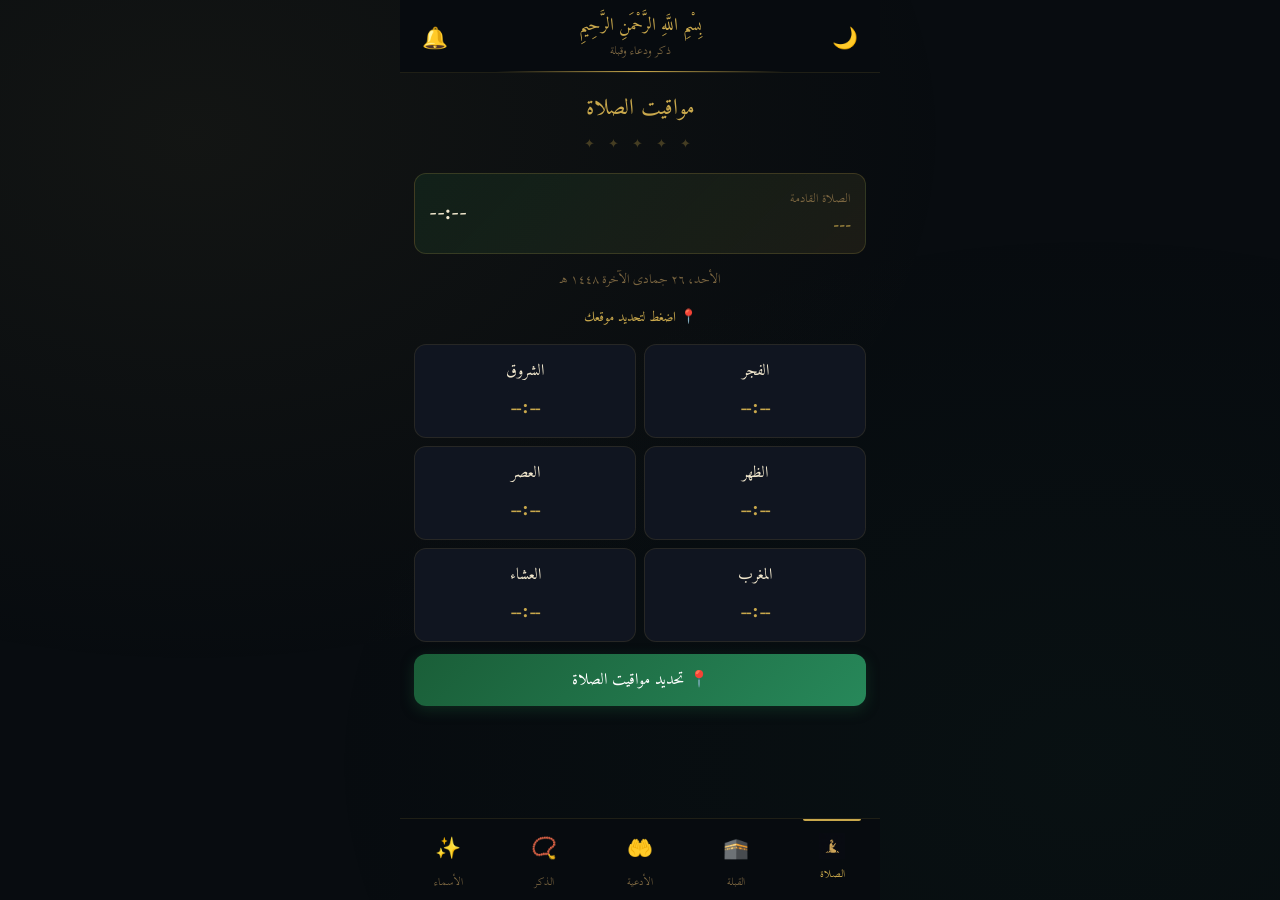
==== index-1.html @ 2e3a4383 "Add files via upload" ====
<!DOCTYPE html>
<html lang="ar" dir="rtl">
<head>
<meta charset="UTF-8">
<meta name="viewport" content="width=device-width, initial-scale=1.0, maximum-scale=1.0, user-scalable=no">
<meta name="theme-color" content="#080c10">
<meta name="apple-mobile-web-app-capable" content="yes">
<meta name="apple-mobile-web-app-status-bar-style" content="black-translucent">
<meta name="apple-mobile-web-app-title" content="ذكر ودعاء">
<link rel="manifest" href="manifest.json">
<title>ذكر ودعاء</title>
<link href="https://fonts.googleapis.com/css2?family=Amiri:ital,wght@0,400;0,700&family=Scheherazade+New:wght@400;600;700&display=swap" rel="stylesheet">
<style>
:root {
  --gold: #c9a84c;
  --gold-light: #e8c97a;
  --gold-dark: #8a6a1f;
  --green: #1a5e38;
  --green-light: #27885a;
  --dark: #080c10;
  --dark2: #101520;
  --dark3: #181e2a;
  --dark4: #1e2535;
  --text: #f0e6cc;
  --text-muted: #7a6540;
  --border: rgba(201,168,76,0.12);
  --radius: 16px;
}
.light-mode {
  --dark: #f5f0e8;
  --dark2: #ede5d5;
  --dark3: #e5dcc8;
  --dark4: #ddd3ba;
  --text: #2a1f0a;
  --text-muted: #8a7040;
  --border: rgba(139,100,30,0.2);
}
* { margin:0; padding:0; box-sizing:border-box; -webkit-tap-highlight-color:transparent; }
html,body { height:100%; overflow:hidden; font-family:'Scheherazade New',serif; }
body { background:var(--dark); color:var(--text); transition:background 0.3s,color 0.3s; }

/* Background */
.bg-layer {
  position:fixed; inset:0; pointer-events:none; z-index:0;
  background:
    radial-gradient(ellipse at 15% 15%, rgba(201,168,76,0.06) 0%, transparent 50%),
    radial-gradient(ellipse at 85% 85%, rgba(26,94,56,0.06) 0%, transparent 50%);
}
.light-mode .bg-layer { background: radial-gradient(ellipse at center, rgba(201,168,76,0.04), transparent); }

/* App shell */
.app { position:relative; z-index:1; display:flex; flex-direction:column; height:100vh; height:100dvh; max-width:480px; margin:0 auto; }

/* Header */
.header {
  flex-shrink:0; display:flex; align-items:center; justify-content:space-between;
  padding:14px 16px 10px; background:rgba(8,12,16,0.95);
  border-bottom:1px solid var(--border); backdrop-filter:blur(12px);
  position:relative;
}
.light-mode .header { background:rgba(245,240,232,0.95); }
.header::after {
  content:''; position:absolute; bottom:0; left:20%; right:20%; height:1px;
  background:linear-gradient(90deg,transparent,var(--gold),transparent);
}
.header-center { text-align:center; flex:1; }
.header-bismillah { font-family:'Amiri',serif; font-size:1.1rem; color:var(--gold); line-height:1.4; }
.header-subtitle { font-size:0.7rem; color:var(--text-muted); }
.header-btn { background:none; border:none; color:var(--text-muted); font-size:1.3rem; cursor:pointer; padding:6px; border-radius:8px; transition:color 0.2s; }
.header-btn:hover { color:var(--gold); }

/* Scroll content */
.content { flex:1; overflow-y:auto; overflow-x:hidden; -webkit-overflow-scrolling:touch; }
.content::-webkit-scrollbar { width:2px; }
.content::-webkit-scrollbar-thumb { background:var(--gold-dark); border-radius:1px; }

/* Bottom nav */
.bottom-nav {
  flex-shrink:0; display:flex; background:rgba(8,12,16,0.97);
  border-top:1px solid var(--border); backdrop-filter:blur(12px);
  padding-bottom:env(safe-area-inset-bottom);
}
.light-mode .bottom-nav { background:rgba(245,240,232,0.97); }
.nav-item {
  flex:1; display:flex; flex-direction:column; align-items:center; justify-content:center;
  gap:2px; padding:8px 2px; background:none; border:none; color:var(--text-muted);
  font-family:'Scheherazade New',serif; font-size:0.65rem; cursor:pointer; transition:all 0.25s;
  position:relative;
}
.nav-item::before {
  content:''; position:absolute; top:0; left:20%; right:20%; height:2px;
  background:var(--gold); border-radius:0 0 2px 2px; transform:scaleX(0); transition:transform 0.3s;
}
.nav-item.active { color:var(--gold); }
.nav-item.active::before { transform:scaleX(1); }
.nav-item .ni { font-size:1.3rem; transition:transform 0.25s; }
.nav-item.active .ni { transform:translateY(-2px); }

/* Sections */
.tab { display:none; padding:16px 14px 24px; }
.tab.active { display:block; animation:fadeIn 0.3s ease; }
@keyframes fadeIn { from{opacity:0;transform:translateY(8px)} to{opacity:1;transform:translateY(0)} }

/* Section header */
.sec-head { text-align:center; margin-bottom:16px; }
.sec-title { font-family:'Amiri',serif; font-size:1.4rem; color:var(--gold); }
.sec-orn { color:var(--gold); opacity:0.3; font-size:0.8rem; letter-spacing:5px; margin-top:3px; }

/* Cards */
.card {
  background:var(--dark2); border:1px solid var(--border); border-radius:var(--radius);
  padding:14px; margin-bottom:10px; transition:all 0.25s;
}
.card:hover { border-color:rgba(201,168,76,0.3); transform:translateY(-1px); }

/* ===== PRAYER TIMES ===== */
.prayer-date { text-align:center; color:var(--text-muted); font-size:0.8rem; margin-bottom:14px; }
.prayer-location { display:flex; align-items:center; justify-content:center; gap:6px; color:var(--gold); font-size:0.85rem; margin-bottom:14px; font-family:'Amiri',serif; }
.prayer-grid { display:grid; grid-template-columns:1fr 1fr; gap:8px; margin-bottom:12px; }
.prayer-item {
  background:var(--dark2); border:1px solid var(--border); border-radius:12px;
  padding:12px; text-align:center; transition:all 0.3s;
}
.prayer-item.active-prayer { border-color:var(--gold); background:rgba(201,168,76,0.08); }
.prayer-item.active-prayer .p-name { color:var(--gold); }
.p-name { font-family:'Amiri',serif; font-size:1rem; color:var(--text); margin-bottom:4px; }
.p-time { font-size:1.1rem; color:var(--gold); font-weight:700; direction:ltr; }
.p-remaining { font-size:0.7rem; color:var(--green-light); margin-top:2px; }
.prayer-find-btn {
  width:100%; padding:12px; background:linear-gradient(135deg,var(--green),var(--green-light));
  color:#fff; border:none; border-radius:12px; font-family:'Amiri',serif; font-size:1rem;
  cursor:pointer; transition:all 0.3s; box-shadow:0 4px 14px rgba(26,94,56,0.35);
}
.next-prayer-banner {
  background:linear-gradient(135deg,rgba(26,94,56,0.2),rgba(201,168,76,0.1));
  border:1px solid rgba(201,168,76,0.2); border-radius:12px; padding:12px 14px;
  display:flex; align-items:center; justify-content:space-between; margin-bottom:12px;
}
.npb-label { font-size:0.75rem; color:var(--text-muted); }
.npb-name { font-family:'Amiri',serif; font-size:1.1rem; color:var(--gold); }
.npb-time { font-family:'Amiri',serif; font-size:1.4rem; color:var(--text); font-weight:700; direction:ltr; }

/* ===== QIBLA ===== */
.qibla-wrap { display:flex; flex-direction:column; align-items:center; gap:16px; }
.compass-out {
  width:240px; height:240px; border-radius:50%; border:1px solid rgba(201,168,76,0.2);
  display:flex; align-items:center; justify-content:center;
  background:radial-gradient(circle,rgba(26,94,56,0.05),transparent);
  box-shadow:0 0 40px rgba(201,168,76,0.05);
}
.compass-in {
  width:204px; height:204px; border-radius:50%; border:2px solid rgba(201,168,76,0.3);
  display:flex; align-items:center; justify-content:center; position:relative;
  background:radial-gradient(circle,var(--dark3),var(--dark));
  box-shadow:inset 0 0 20px rgba(0,0,0,0.4);
}
.dir { position:absolute; font-family:'Amiri',serif; font-size:0.9rem; font-weight:700; transform:translate(-50%,-50%); }
.dir-n{top:8%;left:50%;color:var(--gold);}
.dir-s{top:92%;left:50%;color:var(--text-muted);}
.dir-e{top:50%;left:90%;color:var(--text-muted);}
.dir-w{top:50%;left:10%;color:var(--text-muted);}
.needle-g { position:absolute; width:100%; height:100%; transition:transform 1.2s cubic-bezier(0.34,1.56,0.64,1); }
.needle-n { position:absolute; left:calc(50% - 3px); top:12%; width:6px; height:36%; background:linear-gradient(to bottom,var(--gold-light),var(--gold-dark)); border-radius:6px 6px 0 0; }
.needle-s { position:absolute; left:calc(50% - 3px); top:50%; width:6px; height:36%; background:linear-gradient(to bottom,#444,#222); border-radius:0 0 6px 6px; }
.needle-dot { position:absolute; top:50%; left:50%; transform:translate(-50%,-50%); width:12px; height:12px; border-radius:50%; background:var(--gold); z-index:2; }
.kaaba-c { position:absolute; top:50%; left:50%; transform:translate(-50%,-50%); font-size:1.4rem; z-index:3; }
.qibla-info-card { width:100%; text-align:center; }
.qibla-deg { font-family:'Amiri',serif; font-size:2.8rem; color:var(--gold); font-weight:700; line-height:1; }
.qibla-sub { color:var(--text-muted); font-size:0.75rem; margin-top:3px; }
.qibla-coords { color:var(--green-light); font-size:0.78rem; margin-top:6px; }
.find-btn { width:100%; padding:13px; background:linear-gradient(135deg,var(--green),var(--green-light)); color:#fff; border:none; border-radius:12px; font-family:'Amiri',serif; font-size:1rem; cursor:pointer; transition:all 0.3s; box-shadow:0 4px 14px rgba(26,94,56,0.35); }
.find-btn:active { transform:scale(0.98); }
.qibla-status { text-align:center; font-size:0.78rem; color:var(--text-muted); min-height:16px; }

/* ===== DUA CATEGORY CARDS ===== */
.dua-cat-grid { display:grid; grid-template-columns:1fr 1fr; gap:10px; margin-bottom:16px; }
.dua-cat-card {
  border-radius:16px; overflow:hidden; height:120px;
  display:flex; align-items:flex-end; cursor:pointer;
  position:relative; transition:transform 0.2s;
  background-size:cover; background-position:center;
}
.dua-cat-card:active { transform:scale(0.97); }
.dcat-content {
  position:relative; z-index:2; padding:12px;
  display:flex; flex-direction:column; gap:2px;
  width:100%;
}
.dcat-icon { font-size:1.6rem; line-height:1; }
.dcat-name { font-family:'Amiri',serif; font-size:1rem; color:#fff; font-weight:700; text-shadow:0 1px 4px rgba(0,0,0,0.8); }

.cat-morning  { background-image:url('morning.png'); }
.cat-evening  { background-image:url('evening.png'); }
.cat-night    { background-image:url('night.png'); }
.cat-food     { background-image:url('food.png'); }
.cat-mosque   { background-image:url('mosque.png'); }
.cat-travel   { background-image:url('travel.png'); }
.cat-wudu     { background-image:url('wudu.png'); }
.cat-sick     { background-image:url('sick.png'); }
.cat-marriage { background-image:url('marriage.png'); }
.cat-toilet   { background-image:url('toilet.png'); }
.cat-quran    { background-image:url('quran.png'); }
.cat-all      { background-image:url('all.png'); }

.dua-cat-card::after {
  content:''; position:absolute; inset:0;
  background:linear-gradient(to top, rgba(0,0,0,0.6) 0%, transparent 60%);
  z-index:1;
}

.dua-back-btn {
  width:100%; padding:10px; margin-bottom:12px;
  background:var(--dark2); border:1px solid var(--border);
  color:var(--gold); border-radius:10px; font-family:'Amiri',serif;
  font-size:1rem; cursor:pointer; text-align:right;
}

.dua-cats { display:flex; gap:6px; flex-wrap:wrap; justify-content:center; margin-bottom:14px; }
.cat-pill { padding:5px 12px; border-radius:20px; border:1px solid rgba(201,168,76,0.2); background:transparent; color:var(--text-muted); font-family:'Scheherazade New',serif; font-size:0.8rem; cursor:pointer; transition:all 0.2s; white-space:nowrap; }
.cat-pill.active,.cat-pill:hover { background:rgba(201,168,76,0.1); border-color:var(--gold); color:var(--gold); }
.dua-card { background:var(--dark2); border:1px solid var(--border); border-radius:14px; padding:14px; margin-bottom:10px; }
.dua-label { font-family:'Amiri',serif; font-size:0.82rem; color:var(--gold); font-weight:700; margin-bottom:8px; display:flex; align-items:center; gap:5px; }
.dua-label::before { content:'✦'; font-size:0.65rem; }
.dua-arabic { font-family:'Amiri',serif; font-size:1.35rem; line-height:2; color:var(--text); text-align:center; margin-bottom:8px; }
.dua-tr { font-size:0.72rem; color:var(--text-muted); font-style:italic; text-align:center; direction:ltr; margin-bottom:8px; line-height:1.5; }
.dua-mean { background:rgba(26,94,56,0.1); border:1px solid rgba(39,136,90,0.15); border-radius:8px; padding:7px 10px; font-size:0.78rem; color:#6dbf94; line-height:1.6; }

/* ===== DHIKR ===== */
.dhikr-tabs { display:flex; gap:8px; margin-bottom:14px; }
.dhikr-tab { flex:1; padding:8px; background:var(--dark2); border:1px solid var(--border); border-radius:10px; text-align:center; cursor:pointer; font-family:'Amiri',serif; font-size:0.9rem; color:var(--text-muted); transition:all 0.2s; }
.dhikr-tab.active { border-color:var(--gold); color:var(--gold); background:rgba(201,168,76,0.08); }
.dhikr-grid { display:grid; grid-template-columns:1fr 1fr 1fr; gap:7px; margin-bottom:16px; }
.dhikr-chip { background:var(--dark2); border:1px solid var(--border); border-radius:10px; padding:9px 5px; text-align:center; cursor:pointer; transition:all 0.2s; }
.dhikr-chip .dc-ar { font-family:'Amiri',serif; font-size:0.88rem; color:var(--text); display:block; margin-bottom:2px; }
.dhikr-chip .dc-n { font-size:0.62rem; color:var(--text-muted); }
.dhikr-chip.active { border-color:var(--gold); background:rgba(201,168,76,0.08); }
.dhikr-chip.active .dc-ar { color:var(--gold); }
.dhikr-text { font-family:'Amiri',serif; font-size:1.7rem; color:var(--gold); text-align:center; min-height:60px; display:flex; align-items:center; justify-content:center; line-height:1.7; margin-bottom:10px; text-shadow:0 0 15px rgba(201,168,76,0.25); }
.counter-area { display:flex; justify-content:center; margin:10px 0; }
.counter-c { width:150px; height:150px; border-radius:50%; background:var(--dark2); border:2px solid rgba(201,168,76,0.25); display:flex; flex-direction:column; align-items:center; justify-content:center; position:relative; transition:all 0.2s; }
.counter-c.flash { border-color:var(--gold); box-shadow:0 0 30px rgba(201,168,76,0.3); }
.c-svg { position:absolute; top:-4px; left:-4px; width:158px; height:158px; transform:rotate(-90deg); }
.c-track { fill:none; stroke:rgba(201,168,76,0.08); stroke-width:4; }
.c-fill { fill:none; stroke:url(#cg); stroke-width:4; stroke-linecap:round; transition:stroke-dashoffset 0.3s ease; }
.c-num { font-family:'Amiri',serif; font-size:2.8rem; color:var(--gold); font-weight:700; line-height:1; z-index:1; }
.c-of { font-size:0.7rem; color:var(--text-muted); z-index:1; margin-top:2px; }
.tap-btn { width:100%; padding:15px; background:linear-gradient(135deg,var(--green),#2ecc7a); color:#fff; border:none; border-radius:14px; font-family:'Amiri',serif; font-size:1.15rem; cursor:pointer; transition:all 0.15s; box-shadow:0 5px 18px rgba(26,94,56,0.4); margin-bottom:10px; }
.tap-btn:active { transform:scale(0.97); }
.dhikr-acts { display:flex; gap:8px; margin-bottom:12px; }
.act-btn { flex:1; padding:9px; background:var(--dark2); border:1px solid var(--border); color:var(--text-muted); border-radius:10px; font-family:'Scheherazade New',serif; font-size:0.8rem; cursor:pointer; transition:all 0.2s; }
.act-btn:hover { border-color:var(--gold); color:var(--gold); }
.total-box { background:var(--dark2); border:1px solid var(--border); border-radius:10px; padding:10px; text-align:center; font-size:0.78rem; color:var(--text-muted); }
.total-box span { font-family:'Amiri',serif; font-size:1.2rem; color:var(--gold); }

/* ===== 99 NAMES ===== */
.names-grid { display:grid; grid-template-columns:1fr 1fr; gap:8px; }
.name-card { background:var(--dark2); border:1px solid var(--border); border-radius:12px; padding:12px 10px; text-align:center; transition:all 0.2s; }
.name-card:hover { border-color:rgba(201,168,76,0.3); }
.name-num { font-size:0.65rem; color:var(--text-muted); margin-bottom:4px; }
.name-ar { font-family:'Amiri',serif; font-size:1.2rem; color:var(--gold); margin-bottom:3px; }
.name-tr { font-size:0.68rem; color:var(--text-muted); direction:ltr; }
.name-mean { font-size:0.75rem; color:var(--green-light); margin-top:2px; }

/* Toast */
.toast { position:fixed; bottom:80px; left:50%; transform:translateX(-50%) translateY(16px); background:linear-gradient(135deg,var(--green),var(--gold-dark)); color:#fff; padding:10px 20px; border-radius:25px; font-family:'Amiri',serif; font-size:0.95rem; opacity:0; pointer-events:none; z-index:999; transition:all 0.35s cubic-bezier(0.34,1.56,0.64,1); white-space:nowrap; box-shadow:0 6px 20px rgba(0,0,0,0.4); }
.toast.show { opacity:1; transform:translateX(-50%) translateY(0); }

/* Scrollable categories */
.dua-cats { overflow-x:auto; flex-wrap:nowrap; justify-content:flex-start; padding-bottom:4px; scrollbar-width:none; }
.nav-item.active img { filter:opacity(1) !important; }
</style>
</head>
<body>
<div class="bg-layer"></div>
<div class="app">

  <!-- Header -->
  <header class="header">
    <button class="header-btn" onclick="toggleMode()" id="mode-btn">🌙</button>
    <div class="header-center">
      <div class="header-bismillah">بِسْمِ اللَّهِ الرَّحْمَنِ الرَّحِيمِ</div>
      <div class="header-subtitle">ذكر ودعاء وقبلة</div>
    </div>
    <button class="header-btn" id="notif-btn" onclick="requestNotifPermission()" title="تفعيل الإشعارات">🔔</button>
  </header>

  <!-- Content -->
  <div class="content" id="main-content">

    <!-- PRAYER TIMES -->
    <div class="tab active" id="tab-prayer">
      <div class="sec-head">
        <div class="sec-title">مواقيت الصلاة</div>
        <div class="sec-orn">✦ ✦ ✦ ✦ ✦</div>
      </div>
      <div class="next-prayer-banner" id="next-banner">
        <div>
          <div class="npb-label">الصلاة القادمة</div>
          <div class="npb-name" id="next-name">---</div>
        </div>
        <div class="npb-time" id="next-time">--:--</div>
      </div>
      <div class="prayer-date" id="prayer-date"></div>
      <div class="prayer-location" id="prayer-loc">📍 اضغط لتحديد موقعك</div>
      <div class="prayer-grid" id="prayer-grid">
        <div class="prayer-item"><div class="p-name">الفجر</div><div class="p-time" id="pt-fajr">--:--</div></div>
        <div class="prayer-item"><div class="p-name">الشروق</div><div class="p-time" id="pt-sunrise">--:--</div></div>
        <div class="prayer-item"><div class="p-name">الظهر</div><div class="p-time" id="pt-dhuhr">--:--</div></div>
        <div class="prayer-item"><div class="p-name">العصر</div><div class="p-time" id="pt-asr">--:--</div></div>
        <div class="prayer-item"><div class="p-name">المغرب</div><div class="p-time" id="pt-maghrib">--:--</div></div>
        <div class="prayer-item"><div class="p-name">العشاء</div><div class="p-time" id="pt-isha">--:--</div></div>
      </div>
      <button class="prayer-find-btn" onclick="fetchPrayerTimes()">📍 تحديد مواقيت الصلاة</button>
    </div>

    <!-- QIBLA -->
    <div class="tab" id="tab-qibla">
      <div class="sec-head">
        <div class="sec-title">اتجاه القبلة</div>
        <div class="sec-orn">✦ ✦ ✦ ✦ ✦</div>
      </div>
      <div class="qibla-wrap">
        <div class="compass-out">
          <div class="compass-in">
            <span class="dir dir-n">ش</span>
            <span class="dir dir-s">ج</span>
            <span class="dir dir-e">ق</span>
            <span class="dir dir-w">غ</span>
            <div class="needle-g" id="needle-g">
              <div class="needle-n"></div>
              <div class="needle-s"></div>
              <div class="needle-dot"></div>
            </div>
            <div class="kaaba-c">🕋</div>
          </div>
        </div>
        <div class="card qibla-info-card">
          <div class="qibla-deg" id="qibla-deg">---°</div>
          <div class="qibla-sub">اتجاه القبلة من موقعك</div>
          <div class="qibla-coords" id="qibla-coords">اضغط على الزر لتحديد الموقع</div>
        </div>
        <button class="find-btn" onclick="findQibla()">📍 تحديد اتجاه القبلة</button>
        <div class="qibla-status" id="qibla-status"></div>
      </div>
    </div>

    <!-- DUA -->
    <div class="tab" id="tab-dua">
      <div class="sec-head">
        <div class="sec-title">الأدعية المأثورة</div>
        <div class="sec-orn">✦ ✦ ✦ ✦ ✦</div>
      </div>
      <div id="dua-cat-cards">
        <div class="dua-cat-grid">
          <div class="dua-cat-card cat-morning" onclick="openDuaCat('morning')">
            <div class="dcat-content"><div class="dcat-name">أذكار الصباح</div></div>
          </div>
          <div class="dua-cat-card cat-evening" onclick="openDuaCat('evening')">
            <div class="dcat-content"><div class="dcat-name">أذكار المساء</div></div>
          </div>
          <div class="dua-cat-card cat-night" onclick="openDuaCat('night')">
            <div class="dcat-content"><div class="dcat-name">دعاء النوم</div></div>
          </div>
          <div class="dua-cat-card cat-food" onclick="openDuaCat('food')">
            <div class="dcat-content"><div class="dcat-name">دعاء الطعام</div></div>
          </div>
          <div class="dua-cat-card cat-mosque" onclick="openDuaCat('mosque')">
            <div class="dcat-content"><div class="dcat-name">دعاء المسجد</div></div>
          </div>
          <div class="dua-cat-card cat-travel" onclick="openDuaCat('travel')">
            <div class="dcat-content"><div class="dcat-name">دعاء السفر</div></div>
          </div>
          <div class="dua-cat-card cat-wudu" onclick="openDuaCat('wudu')">
            <div class="dcat-content"><div class="dcat-name">دعاء الوضوء</div></div>
          </div>
          <div class="dua-cat-card cat-sick" onclick="openDuaCat('sick')">
            <div class="dcat-content"><div class="dcat-name">دعاء المريض</div></div>
          </div>
          <div class="dua-cat-card cat-marriage" onclick="openDuaCat('marriage')">
            <div class="dcat-content"><div class="dcat-name">دعاء الزواج</div></div>
          </div>
          <div class="dua-cat-card cat-toilet" onclick="openDuaCat('toilet')">
            <div class="dcat-content"><div class="dcat-name">دعاء الخلاء</div></div>
          </div>
          <div class="dua-cat-card cat-quran" onclick="openDuaCat('quran')">
            <div class="dcat-content"><div class="dcat-name">أدعية قرآنية</div></div>
          </div>
          <div class="dua-cat-card cat-all" onclick="openDuaCat('all')">
            <div class="dcat-content"><div class="dcat-name">كل الأدعية</div></div>
          </div>
        </div>
      </div>
      <div id="dua-list-wrap" style="display:none">
        <button class="dua-back-btn" onclick="backToCats()">← رجوع</button>
        <div id="dua-list"></div>
      </div>
    </div>

    <!-- DHIKR -->
    <div class="tab" id="tab-dhikr">
      <div class="sec-head">
        <div class="sec-title">عداد الذكر</div>
        <div class="sec-orn">✦ ✦ ✦ ✦ ✦</div>
      </div>
      <div class="dhikr-tabs">
        <div class="dhikr-tab active" onclick="switchDhikrTab('general',this)">عام</div>
        <div class="dhikr-tab" onclick="switchDhikrTab('morning',this)">أذكار الصباح</div>
        <div class="dhikr-tab" onclick="switchDhikrTab('evening',this)">أذكار المساء</div>
      </div>
      <div class="dhikr-grid" id="dhikr-grid"></div>
      <div class="dhikr-text" id="dhikr-text">سُبْحَانَ اللَّهِ</div>
      <div class="counter-area">
        <div class="counter-c" id="counter-c">
          <svg class="c-svg" viewBox="0 0 158 158">
            <defs>
              <linearGradient id="cg" x1="0%" y1="0%" x2="100%" y2="0%">
                <stop offset="0%" style="stop-color:#27885a"/>
                <stop offset="100%" style="stop-color:#c9a84c"/>
              </linearGradient>
            </defs>
            <circle class="c-track" cx="79" cy="79" r="75"/>
            <circle class="c-fill" id="c-fill" cx="79" cy="79" r="75" stroke-dasharray="471.24" stroke-dashoffset="471.24"/>
          </svg>
          <div class="c-num" id="c-num">0</div>
          <div class="c-of" id="c-of">من 33</div>
        </div>
      </div>
      <button class="tap-btn" onclick="tapDhikr()">اضغط للذكر</button>
      <div class="dhikr-acts">
        <button class="act-btn" onclick="undoDhikr()">↩ تراجع</button>
        <button class="act-btn" onclick="resetDhikr()">↺ إعادة</button>
      </div>
      <div class="total-box">مجموع الذكر: <span id="total-num">0</span></div>
    </div>

    <!-- 99 NAMES -->
    <div class="tab" id="tab-names">
      <div class="sec-head">
        <div class="sec-title">أسماء الله الحسنى</div>
        <div class="sec-orn">✦ ✦ ✦ ✦ ✦</div>
      </div>
      <div class="names-grid" id="names-grid"></div>
    </div>

  </div>

  <!-- Bottom Nav -->
  <nav class="bottom-nav">
    <button class="nav-item active" onclick="showTab('prayer',this)">
      <img src="prayer-icon.png" class="ni" style="width:26px;height:26px;object-fit:contain;filter:opacity(0.5);" onerror="this.style.display='none';this.nextSibling.style.display='inline'"><span class="ni" style="display:none">🛐</span><span>الصلاة</span>
    </button>
    <button class="nav-item" onclick="showTab('qibla',this)">
      <span class="ni">🕋</span><span>القبلة</span>
    </button>
    <button class="nav-item" onclick="showTab('dua',this)">
      <span class="ni">🤲</span><span>الأدعية</span>
    </button>
    <button class="nav-item" onclick="showTab('dhikr',this)">
      <span class="ni">📿</span><span>الذكر</span>
    </button>
    <button class="nav-item" onclick="showTab('names',this)">
      <span class="ni">✨</span><span>الأسماء</span>
    </button>
  </nav>

</div>
<div class="toast" id="toast"></div>

<script>
// ===== DARK/LIGHT MODE =====
let isLight = false;
function toggleMode() {
  isLight = !isLight;
  document.body.classList.toggle('light-mode', isLight);
  document.getElementById('mode-btn').textContent = isLight ? '☀️' : '🌙';
}

// ===== TABS =====
function showTab(id, btn) {
  document.querySelectorAll('.tab').forEach(t => t.classList.remove('active'));
  document.querySelectorAll('.nav-item').forEach(b => b.classList.remove('active'));
  document.getElementById('tab-' + id).classList.add('active');
  btn.classList.add('active');
  document.getElementById('main-content').scrollTop = 0;
}

// ===== TOAST =====
function toast(msg) {
  const t = document.getElementById('toast');
  t.textContent = msg; t.classList.add('show');
  setTimeout(() => t.classList.remove('show'), 3000);
}

// ===== PRAYER TIMES =====
async function fetchPrayerTimes() {
  const loc = document.getElementById('prayer-loc');
  loc.textContent = '⏳ جارٍ تحديد الموقع...';
  if (!navigator.geolocation) { loc.textContent = 'المتصفح لا يدعم تحديد الموقع'; return; }
  navigator.geolocation.getCurrentPosition(async pos => {
    const { latitude: lat, longitude: lng } = pos.coords;
    try {
      const today = new Date();
      const d = today.getDate(), m = today.getMonth()+1, y = today.getFullYear();
      const url = `https://api.aladhan.com/v1/timings/${d}-${m}-${y}?latitude=${lat}&longitude=${lng}&method=4`;
      const res = await fetch(url);
      const data = await res.json();
      const t = data.data.timings;
      document.getElementById('pt-fajr').textContent = t.Fajr;
      document.getElementById('pt-sunrise').textContent = t.Sunrise;
      document.getElementById('pt-dhuhr').textContent = t.Dhuhr;
      document.getElementById('pt-asr').textContent = t.Asr;
      document.getElementById('pt-maghrib').textContent = t.Maghrib;
      document.getElementById('pt-isha').textContent = t.Isha;
      window._prayerTimes = t;
      schedulePrayerNotifs();
      loc.textContent = `📍 ${data.data.meta.timezone}`;
      // Date
      const dn = data.data.date.readable;
      document.getElementById('prayer-date').textContent = dn;
      // Next prayer
      updateNextPrayer(t);
      // Highlight active
      highlightPrayer(t);
    } catch(e) {
      loc.textContent = '⚠️ تعذر جلب المواقيت';
    }
  }, err => {
    let msg = '⚠️ تعذر الوصول للموقع';
    if (err.code === 1) msg = '⚠️ يرجى السماح بالوصول للموقع من الإعدادات';
    else if (err.code === 2) msg = '⚠️ تعذر تحديد الموقع، حاول مجدداً';
    else if (err.code === 3) msg = '⚠️ انتهت مهلة تحديد الموقع';
    loc.textContent = msg;
  }, { timeout: 10000, enableHighAccuracy: true });
}

function updateNextPrayer(t) {
  const prayers = [
    { name: 'الفجر', time: t.Fajr },
    { name: 'الشروق', time: t.Sunrise },
    { name: 'الظهر', time: t.Dhuhr },
    { name: 'العصر', time: t.Asr },
    { name: 'المغرب', time: t.Maghrib },
    { name: 'العشاء', time: t.Isha },
  ];
  const now = new Date();
  const nowMin = now.getHours()*60 + now.getMinutes();
  for (const p of prayers) {
    const [h, m] = p.time.split(':').map(Number);
    if (h*60+m > nowMin) {
      document.getElementById('next-name').textContent = p.name;
      document.getElementById('next-time').textContent = p.time;
      return;
    }
  }
  document.getElementById('next-name').textContent = 'الفجر';
  document.getElementById('next-time').textContent = t.Fajr;
}

function highlightPrayer(t) {
  const prayers = ['fajr','sunrise','dhuhr','asr','maghrib','isha'];
  const times = [t.Fajr, t.Sunrise, t.Dhuhr, t.Asr, t.Maghrib, t.Isha];
  const now = new Date();
  const nowMin = now.getHours()*60 + now.getMinutes();
  const items = document.querySelectorAll('.prayer-item');
  let active = -1;
  times.forEach((time, i) => {
    const [h,m] = time.split(':').map(Number);
    if (h*60+m <= nowMin) active = i;
  });
  items.forEach((item, i) => {
    item.classList.toggle('active-prayer', i === active);
  });
}

// Set today's date
const today = new Date();
document.getElementById('prayer-date').textContent = today.toLocaleDateString('ar-SA', {weekday:'long',year:'numeric',month:'long',day:'numeric'});

// ===== QIBLA =====
let qiblaAngle = 0;
let compassActive = false;

function calcQibla(lat, lng) {
  const mLat=21.4225*Math.PI/180, mLng=39.8262*Math.PI/180;
  const uLat=lat*Math.PI/180, uLng=lng*Math.PI/180;
  const dLng=mLng-uLng;
  const y=Math.sin(dLng)*Math.cos(mLat);
  const x=Math.cos(uLat)*Math.sin(mLat)-Math.sin(uLat)*Math.cos(mLat)*Math.cos(dLng);
  return ((Math.atan2(y,x)*180/Math.PI)+360)%360;
}

function startCompass() {
  if (compassActive) return;
  if (typeof DeviceOrientationEvent !== 'undefined' && typeof DeviceOrientationEvent.requestPermission === 'function') {
    // iOS 13+
    DeviceOrientationEvent.requestPermission().then(state => {
      if (state === 'granted') listenCompass();
      else document.getElementById('qibla-status').textContent = '⚠️ يرجى السماح بالوصول للمستشعر';
    }).catch(() => listenCompass());
  } else {
    listenCompass();
  }
}

function listenCompass() {
  compassActive = true;
  window.addEventListener('deviceorientationabsolute', handleOrientation, true);
  window.addEventListener('deviceorientation', handleOrientation, true);
}

function handleOrientation(e) {
  let heading = 0;
  if (e.webkitCompassHeading !== undefined) {
    heading = e.webkitCompassHeading; // iOS
  } else if (e.absolute && e.alpha !== null) {
    heading = 360 - e.alpha; // Android
  } else {
    return;
  }
  const needleAngle = qiblaAngle - heading;
  document.getElementById('needle-g').style.transform = `rotate(${needleAngle}deg)`;
}

function findQibla() {
  const s = document.getElementById('qibla-status');
  s.textContent = '⏳ جارٍ تحديد موقعك...';
  navigator.geolocation.getCurrentPosition(pos => {
    const {latitude:lat, longitude:lng} = pos.coords;
    qiblaAngle = calcQibla(lat, lng);
    document.getElementById('qibla-deg').textContent = Math.round(qiblaAngle)+'°';
    document.getElementById('qibla-coords').textContent = `خط العرض: ${lat.toFixed(2)}° | خط الطول: ${lng.toFixed(2)}°`;
    document.getElementById('needle-g').style.transform = `rotate(${qiblaAngle}deg)`;
    s.textContent = '✅ حرّك هاتفك ببطء لضبط البوصلة';
    startCompass();
  }, err => {
    let msg = '⚠️ تعذر الوصول للموقع';
    if (err.code === 1) msg = '⚠️ يرجى السماح بالوصول للموقع من الإعدادات';
    s.textContent = msg;
  }, { timeout: 10000, enableHighAccuracy: true });
}

// ===== DUA DATA =====
const duas = [
  { cat:'morning', title:'دعاء الصباح', arabic:'اللَّهُمَّ بِكَ أَصْبَحْنَا وَبِكَ أَمْسَيْنَا وَبِكَ نَحْيَا وَبِكَ نَمُوتُ وَإِلَيْكَ النُّشُورُ', tr:'Allahumma bika asbahna wa bika amsayna wa bika nahya wa bika namutu wa ilayk al-nushur', mean:'اللهم بك أصبحنا وبك أمسينا وبك نحيا وبك نموت وإليك النشور' },
  { cat:'morning', title:'دعاء الاستيقاظ', arabic:'الْحَمْدُ لِلَّهِ الَّذِي أَحْيَانَا بَعْدَ مَا أَمَاتَنَا وَإِلَيْهِ النُّشُورُ', tr:'Alhamdu lillahil-ladhi ahyana ba\'da ma amatana wa ilayhin-nushur', mean:'الحمد لله الذي أحيانا بعد ما أماتنا وإليه النشور' },
  { cat:'morning', title:'حفظ من كل شر', arabic:'بِسْمِ اللَّهِ الَّذِي لَا يَضُرُّ مَعَ اسْمِهِ شَيْءٌ فِي الْأَرْضِ وَلَا فِي السَّمَاءِ وَهُوَ السَّمِيعُ الْعَلِيمُ', tr:'Bismillahil-ladhi la yadurru ma\'as-mihi shay\'un fil-ardi wa la fis-sama\'i wa huwas-sami\'ul-alim', mean:'بسم الله الذي لا يضر مع اسمه شيء في الأرض ولا في السماء وهو السميع العليم' },
  { cat:'evening', title:'دعاء المساء', arabic:'اللَّهُمَّ بِكَ أَمْسَيْنَا وَبِكَ أَصْبَحْنَا وَبِكَ نَحْيَا وَبِكَ نَمُوتُ وَإِلَيْكَ الْمَصِيرُ', tr:'Allahumma bika amsayna wa bika asbahna wa bika nahya wa bika namutu wa ilayk al-masir', mean:'اللهم بك أمسينا وبك أصبحنا وبك نحيا وبك نموت وإليك المصير' },
  { cat:'night', title:'دعاء النوم', arabic:'بِاسْمِكَ اللَّهُمَّ أَمُوتُ وَأَحْيَا', tr:'Bismika Allahumma amutu wa ahya', mean:'باسمك اللهم أموت وأحيا' },
  { cat:'night', title:'دعاء قبل النوم', arabic:'اللَّهُمَّ قِنِي عَذَابَكَ يَوْمَ تَبْعَثُ عِبَادَكَ', tr:'Allahumma qini adhabaka yawma tab\'athu ibadak', mean:'اللهم قني عذابك يوم تبعث عبادك' },
  { cat:'food', title:'دعاء الأكل', arabic:'بِسْمِ اللَّهِ وَعَلَى بَرَكَةِ اللَّهِ', tr:'Bismillah wa ala barakati Allah', mean:'بسم الله وعلى بركة الله' },
  { cat:'food', title:'دعاء بعد الأكل', arabic:'الْحَمْدُ لِلَّهِ الَّذِي أَطْعَمَنَا وَسَقَانَا وَجَعَلَنَا مُسْلِمِينَ', tr:'Alhamdu lillahil-ladhi at\'amana wa saqana wa ja\'alana muslimin', mean:'الحمد لله الذي أطعمنا وسقانا وجعلنا مسلمين' },
  { cat:'mosque', title:'دعاء دخول المسجد', arabic:'اللَّهُمَّ افْتَحْ لِي أَبْوَابَ رَحْمَتِكَ', tr:'Allahumm-iftah li abwaba rahmatik', mean:'اللهم افتح لي أبواب رحمتك' },
  { cat:'mosque', title:'دعاء الخروج من المسجد', arabic:'اللَّهُمَّ إِنِّي أَسْأَلُكَ مِنْ فَضْلِكَ', tr:'Allahumma inni as\'aluka min fadlik', mean:'اللهم إني أسألك من فضلك' },
  { cat:'travel', title:'دعاء السفر', arabic:'اللَّهُ أَكْبَرُ اللَّهُ أَكْبَرُ اللَّهُ أَكْبَرُ سُبْحَانَ الَّذِي سَخَّرَ لَنَا هَذَا وَمَا كُنَّا لَهُ مُقْرِنِينَ وَإِنَّا إِلَى رَبِّنَا لَمُنْقَلِبُونَ', tr:'Allahu akbar... subhanal-ladhi sakhkhara lana hadha wa ma kunna lahu muqrinin wa inna ila rabbina lamunqalibun', mean:'سبحان الذي سخر لنا هذا وما كنا له مقرنين وإنا إلى ربنا لمنقلبون' },
  { cat:'travel', title:'دعاء الخروج من البيت', arabic:'بِسْمِ اللَّهِ تَوَكَّلْتُ عَلَى اللَّهِ وَلَا حَوْلَ وَلَا قُوَّةَ إِلَّا بِاللَّهِ', tr:'Bismillah tawakkaltu \'alallah wa la hawla wa la quwwata illa billah', mean:'بسم الله توكلت على الله ولا حول ولا قوة إلا بالله' },
  { cat:'toilet', title:'دعاء دخول الخلاء', arabic:'اللَّهُمَّ إِنِّي أَعُوذُ بِكَ مِنَ الْخُبُثِ وَالْخَبَائِثِ', tr:'Allahumma inni a\'udhu bika minal-khubuthi wal-khaba\'ith', mean:'اللهم إني أعوذ بك من الخبث والخبائث' },
  { cat:'toilet', title:'دعاء الخروج من الخلاء', arabic:'غُفْرَانَكَ', tr:'Ghufranaka', mean:'غفرانك' },
  { cat:'wudu', title:'دعاء الوضوء', arabic:'بِسْمِ اللَّهِ', tr:'Bismillah', mean:'بسم الله' },
  { cat:'wudu', title:'دعاء بعد الوضوء', arabic:'أَشْهَدُ أَنْ لَا إِلَهَ إِلَّا اللَّهُ وَحْدَهُ لَا شَرِيكَ لَهُ وَأَشْهَدُ أَنَّ مُحَمَّدًا عَبْدُهُ وَرَسُولُهُ', tr:'Ashhadu an la ilaha illallah wahdahu la sharika lah wa ashhadu anna Muhammadan abduhu wa rasuluh', mean:'أشهد أن لا إله إلا الله وحده لا شريك له وأشهد أن محمداً عبده ورسوله' },
  { cat:'marriage', title:'دعاء الزواج', arabic:'بَارَكَ اللَّهُ لَكَ وَبَارَكَ عَلَيْكَ وَجَمَعَ بَيْنَكُمَا فِي خَيْرٍ', tr:'Barakallahu laka wa baraka alayka wa jama\'a baynakuma fi khayr', mean:'بارك الله لك وبارك عليك وجمع بينكما في خير' },
  { cat:'sick', title:'دعاء المريض', arabic:'اللَّهُمَّ رَبَّ النَّاسِ أَذْهِبِ الْبَاسَ اشْفِ أَنْتَ الشَّافِي لَا شِفَاءَ إِلَّا شِفَاؤُكَ', tr:'Allahumma rabban-nas adhhibil-ba\'s, ishfi antash-shafi, la shifa\'a illa shifa\'uk', mean:'اللهم رب الناس أذهب البأس اشف أنت الشافي لا شفاء إلا شفاؤك' },
  { cat:'sick', title:'رقية المريض', arabic:'بِسْمِ اللَّهِ أَرْقِيكَ مِنْ كُلِّ شَيْءٍ يُؤْذِيكَ مِنْ شَرِّ كُلِّ نَفْسٍ أَوْ عَيْنٍ حَاسِدٍ اللَّهُ يَشْفِيكَ', tr:'Bismillah arqika min kulli shay\'in yu\'dhik, min sharri kulli nafsin aw aynin hasid, Allahu yashfik', mean:'بسم الله أرقيك من كل شيء يؤذيك من شر كل نفس أو عين حاسد الله يشفيك' },
  { cat:'quran', title:'آية الكرسي', arabic:'اللَّهُ لَا إِلَٰهَ إِلَّا هُوَ الْحَيُّ الْقَيُّومُ لَا تَأْخُذُهُ سِنَةٌ وَلَا نَوْمٌ', tr:'Allahu la ilaha illa huwal-Hayyul-Qayyum, la ta\'khudhuhu sinatun wa la nawm', mean:'الله لا إله إلا هو الحي القيوم لا تأخذه سنة ولا نوم' },
  { cat:'quran', title:'دعاء يونس عليه السلام', arabic:'لَّا إِلَٰهَ إِلَّا أَنتَ سُبْحَانَكَ إِنِّي كُنتُ مِنَ الظَّالِمِينَ', tr:'La ilaha illa anta subhanaka inni kuntu minaz-zalimin', mean:'لا إله إلا أنت سبحانك إني كنت من الظالمين' },
  { cat:'quran', title:'رَبَّنَا آتِنَا', arabic:'رَبَّنَا آتِنَا فِي الدُّنْيَا حَسَنَةً وَفِي الْآخِرَةِ حَسَنَةً وَقِنَا عَذَابَ النَّارِ', tr:'Rabbana atina fid-dunya hasanatan wa fil-akhirati hasanatan wa qina \'adhab an-nar', mean:'ربنا آتنا في الدنيا حسنة وفي الآخرة حسنة وقنا عذاب النار' },
];

let curCat = 'all';

function openDuaCat(cat) {
  curCat = cat;
  document.getElementById('dua-cat-cards').style.display = 'none';
  document.getElementById('dua-list-wrap').style.display = 'block';
  renderDuas();
}

function backToCats() {
  document.getElementById('dua-cat-cards').style.display = 'block';
  document.getElementById('dua-list-wrap').style.display = 'none';
}

function renderDuas() {
  const list = document.getElementById('dua-list');
  const filtered = curCat === 'all' ? duas : duas.filter(d => d.cat === curCat);
  list.innerHTML = filtered.map(d => `
    <div class="dua-card">
      <div class="dua-label">${d.title}</div>
      <div class="dua-arabic">${d.arabic}</div>
      <div class="dua-tr">${d.tr}</div>
      <div class="dua-mean">المعنى: ${d.mean}</div>
    </div>
  `).join('');
}

function filterDua(cat, btn) {
  curCat = cat;
  renderDuas();
}
renderDuas();

// ===== DHIKR =====
const dhikrSets = {
  general: [
    { text:'سُبْحَانَ اللَّهِ', label:'سبحان الله', target:33 },
    { text:'الْحَمْدُ لِلَّهِ', label:'الحمد لله', target:33 },
    { text:'اللَّهُ أَكْبَرُ', label:'الله أكبر', target:33 },
    { text:'لَا إِلَهَ إِلَّا اللَّهُ', label:'لا إله إلا الله', target:100 },
    { text:'أَسْتَغْفِرُ اللَّهَ', label:'أستغفر الله', target:100 },
    { text:'صَلِّ عَلَى النَّبِيِّ ﷺ', label:'الصلاة على النبي', target:100 },
  ],
  morning: [
    { text:'سُبْحَانَ اللَّهِ وَبِحَمْدِهِ', label:'سبحان الله وبحمده', target:100 },
    { text:'أَعُوذُ بِاللَّهِ مِنَ الشَّيْطَانِ', label:'أعوذ بالله', target:3 },
    { text:'آيَةُ الْكُرْسِيِّ', label:'آية الكرسي', target:1 },
    { text:'سُبْحَانَ اللَّهِ', label:'سبحان الله', target:33 },
    { text:'الْحَمْدُ لِلَّهِ', label:'الحمد لله', target:33 },
    { text:'اللَّهُ أَكْبَرُ', label:'الله أكبر', target:34 },
  ],
  evening: [
    { text:'أَمْسَيْنَا وَأَمْسَى الْمُلْكُ لِلَّهِ', label:'أمسينا', target:1 },
    { text:'أَعُوذُ بِكَلِمَاتِ اللَّهِ التَّامَّاتِ', label:'أعوذ بكلمات الله', target:3 },
    { text:'سُبْحَانَ اللَّهِ وَبِحَمْدِهِ', label:'سبحان الله وبحمده', target:100 },
    { text:'لَا إِلَهَ إِلَّا اللَّهُ وَحْدَهُ', label:'لا إله إلا الله', target:10 },
    { text:'اللَّهُمَّ صَلِّ عَلَى مُحَمَّدٍ', label:'الصلاة على النبي', target:10 },
    { text:'أَسْتَغْفِرُ اللَّهَ', label:'أستغفر الله', target:100 },
  ],
};

let curDhikrTab = 'general', selDhikr = 0, dhikrCount = 0, totalCount = 0;
const CIRC = 471.24;

function switchDhikrTab(tab, btn) {
  curDhikrTab = tab; selDhikr = 0; dhikrCount = 0;
  document.querySelectorAll('.dhikr-tab').forEach(b => b.classList.remove('active'));
  btn.classList.add('active');
  renderDhikrGrid(); updateDhikrUI();
}

function renderDhikrGrid() {
  const items = dhikrSets[curDhikrTab];
  document.getElementById('dhikr-grid').innerHTML = items.map((d,i) => `
    <div class="dhikr-chip ${i===selDhikr?'active':''}" onclick="selDhikrItem(${i})">
      <span class="dc-ar">${d.label}</span>
      <span class="dc-n">${d.target} مرة</span>
    </div>
  `).join('');
}

function selDhikrItem(i) {
  selDhikr = i; dhikrCount = 0; renderDhikrGrid(); updateDhikrUI();
}

function updateDhikrUI() {
  const d = dhikrSets[curDhikrTab][selDhikr];
  document.getElementById('dhikr-text').textContent = d.text;
  document.getElementById('c-num').textContent = dhikrCount;
  document.getElementById('c-of').textContent = `من ${d.target}`;
  const pct = Math.min(dhikrCount/d.target, 1);
  document.getElementById('c-fill').style.strokeDashoffset = CIRC * (1-pct);
}

function tapDhikr() {
  const d = dhikrSets[curDhikrTab][selDhikr];
  dhikrCount++; totalCount++;
  document.getElementById('total-num').textContent = totalCount;
  const c = document.getElementById('counter-c');
  c.classList.add('flash'); setTimeout(()=>c.classList.remove('flash'), 250);
  if (dhikrCount === d.target) toast('🌟 أحسنت! أتممت ' + d.target + ' مرة');
  if (dhikrCount > d.target) dhikrCount = 1;
  updateDhikrUI();
}
function resetDhikr() { dhikrCount = 0; updateDhikrUI(); }
function undoDhikr() { if(dhikrCount>0){dhikrCount--;totalCount=Math.max(0,totalCount-1);} document.getElementById('total-num').textContent=totalCount; updateDhikrUI(); }

renderDhikrGrid(); updateDhikrUI();

// ===== 99 NAMES =====
const names99 = [
  ['اللَّهُ','Allah','الله'],['الرَّحْمَنُ','Ar-Rahman','الرحمن'],['الرَّحِيمُ','Ar-Rahim','الرحيم'],
  ['الْمَلِكُ','Al-Malik','الملك'],['الْقُدُّوسُ','Al-Quddus','القدوس'],['السَّلَامُ','As-Salam','السلام'],
  ['الْمُؤْمِنُ','Al-Mu\'min','المؤمن'],['الْمُهَيْمِنُ','Al-Muhaymin','المهيمن'],['الْعَزِيزُ','Al-Aziz','العزيز'],
  ['الْجَبَّارُ','Al-Jabbar','الجبار'],['الْمُتَكَبِّرُ','Al-Mutakabbir','المتكبر'],['الْخَالِقُ','Al-Khaliq','الخالق'],
  ['الْبَارِئُ','Al-Bari\'','البارئ'],['الْمُصَوِّرُ','Al-Musawwir','المصور'],['الْغَفَّارُ','Al-Ghaffar','الغفار'],
  ['الْقَهَّارُ','Al-Qahhar','القهار'],['الْوَهَّابُ','Al-Wahhab','الوهاب'],['الرَّزَّاقُ','Ar-Razzaq','الرزاق'],
  ['الْفَتَّاحُ','Al-Fattah','الفتاح'],['الْعَلِيمُ','Al-Alim','العليم'],['الْقَابِضُ','Al-Qabid','القابض'],
  ['الْبَاسِطُ','Al-Basit','الباسط'],['الْخَافِضُ','Al-Khafid','الخافض'],['الرَّافِعُ','Ar-Rafi\'','الرافع'],
  ['الْمُعِزُّ','Al-Mu\'izz','المعز'],['الْمُذِلُّ','Al-Mudhill','المذل'],['السَّمِيعُ','As-Sami\'','السميع'],
  ['الْبَصِيرُ','Al-Basir','البصير'],['الْحَكَمُ','Al-Hakam','الحكم'],['الْعَدْلُ','Al-Adl','العدل'],
  ['اللَّطِيفُ','Al-Latif','اللطيف'],['الْخَبِيرُ','Al-Khabir','الخبير'],['الْحَلِيمُ','Al-Halim','الحليم'],
  ['الْعَظِيمُ','Al-Azim','العظيم'],['الْغَفُورُ','Al-Ghafur','الغفور'],['الشَّكُورُ','Ash-Shakur','الشكور'],
  ['الْعَلِيُّ','Al-Ali','العلي'],['الْكَبِيرُ','Al-Kabir','الكبير'],['الْحَفِيظُ','Al-Hafiz','الحفيظ'],
  ['الْمُقِيتُ','Al-Muqit','المقيت'],['الْحَسِيبُ','Al-Hasib','الحسيب'],['الْجَلِيلُ','Al-Jalil','الجليل'],
  ['الْكَرِيمُ','Al-Karim','الكريم'],['الرَّقِيبُ','Ar-Raqib','الرقيب'],['الْمُجِيبُ','Al-Mujib','المجيب'],
  ['الْوَاسِعُ','Al-Wasi\'','الواسع'],['الْحَكِيمُ','Al-Hakim','الحكيم'],['الْوَدُودُ','Al-Wadud','الودود'],
  ['الْمَجِيدُ','Al-Majid','المجيد'],['الْبَاعِثُ','Al-Ba\'ith','الباعث'],['الشَّهِيدُ','Ash-Shahid','الشهيد'],
  ['الْحَقُّ','Al-Haqq','الحق'],['الْوَكِيلُ','Al-Wakil','الوكيل'],['الْقَوِيُّ','Al-Qawi','القوي'],
  ['الْمَتِينُ','Al-Matin','المتين'],['الْوَلِيُّ','Al-Wali','الولي'],['الْحَمِيدُ','Al-Hamid','الحميد'],
  ['الْمُحْصِي','Al-Muhsi','المحصي'],['الْمُبْدِئُ','Al-Mubdi\'','المبدئ'],['الْمُعِيدُ','Al-Mu\'id','المعيد'],
  ['الْمُحْيِي','Al-Muhyi','المحيي'],['الْمُمِيتُ','Al-Mumit','المميت'],['الْحَيُّ','Al-Hayy','الحي'],
  ['الْقَيُّومُ','Al-Qayyum','القيوم'],['الْوَاجِدُ','Al-Wajid','الواجد'],['الْمَاجِدُ','Al-Majid','الماجد'],
  ['الْوَاحِدُ','Al-Wahid','الواحد'],['الْأَحَدُ','Al-Ahad','الأحد'],['الصَّمَدُ','As-Samad','الصمد'],
  ['الْقَادِرُ','Al-Qadir','القادر'],['الْمُقْتَدِرُ','Al-Muqtadir','المقتدر'],['الْمُقَدِّمُ','Al-Muqaddim','المقدم'],
  ['الْمُؤَخِّرُ','Al-Mu\'akhkhir','المؤخر'],['الْأَوَّلُ','Al-Awwal','الأول'],['الْآخِرُ','Al-Akhir','الآخر'],
  ['الظَّاهِرُ','Az-Zahir','الظاهر'],['الْبَاطِنُ','Al-Batin','الباطن'],['الْوَالِي','Al-Wali','الوالي'],
  ['الْمُتَعَالِي','Al-Muta\'ali','المتعالي'],['الْبَرُّ','Al-Barr','البر'],['التَّوَّابُ','At-Tawwab','التواب'],
  ['الْمُنْتَقِمُ','Al-Muntaqim','المنتقم'],['الْعَفُوُّ','Al-Afuww','العفو'],['الرَّؤُوفُ','Ar-Ra\'uf','الرؤوف'],
  ['مَالِكُ الْمُلْكِ','Malik-ul-Mulk','مالك الملك'],['ذُو الْجَلَالِ','Dhul-Jalal','ذو الجلال'],['الْمُقْسِطُ','Al-Muqsit','المقسط'],
  ['الْجَامِعُ','Al-Jami\'','الجامع'],['الْغَنِيُّ','Al-Ghani','الغني'],['الْمُغْنِي','Al-Mughni','المغني'],
  ['الْمَانِعُ','Al-Mani\'','المانع'],['الضَّارُّ','Ad-Darr','الضار'],['النَّافِعُ','An-Nafi\'','النافع'],
  ['النُّورُ','An-Nur','النور'],['الْهَادِي','Al-Hadi','الهادي'],['الْبَدِيعُ','Al-Badi\'','البديع'],
  ['الْبَاقِي','Al-Baqi','الباقي'],['الْوَارِثُ','Al-Warith','الوارث'],['الرَّشِيدُ','Ar-Rashid','الرشيد'],
  ['الصَّبُورُ','As-Sabur','الصبور'],
];

function renderNames() {
  document.getElementById('names-grid').innerHTML = names99.map((n,i) => `
    <div class="name-card">
      <div class="name-num">${i+1}</div>
      <div class="name-ar">${n[0]}</div>
      <div class="name-tr">${n[1]}</div>
      <div class="name-mean">${n[2]}</div>
    </div>
  `).join('');
}
renderNames();

// ===== NOTIFICATIONS =====
async function requestNotifPermission() {
  if (!('Notification' in window)) {
    toast('الإشعارات غير مدعومة في هذا التطبيق');
    return;
  }
  try {
    const perm = await Notification.requestPermission();
    if (perm === 'granted') {
      document.getElementById('notif-btn').textContent = '🔔';
      toast('✅ تم تفعيل إشعارات الصلاة!');
      schedulePrayerNotifs();
    } else {
      toast('❌ يرجى السماح بالإشعارات من الإعدادات');
    }
  } catch(e) {
    toast('الإشعارات غير مدعومة');
  }
}

function schedulePrayerNotifs() {
  if (!('Notification' in window) || Notification.permission !== 'granted') return;
  const prayerNames = {
    Fajr: 'الفجر', Dhuhr: 'الظهر', Asr: 'العصر',
    Maghrib: 'المغرب', Isha: 'العشاء'
  };
  const savedTimes = window._prayerTimes;
  if (!savedTimes) return;
  const now = new Date();
  Object.entries(prayerNames).forEach(([key, name]) => {
    const timeStr = savedTimes[key];
    if (!timeStr) return;
    const [h, m] = timeStr.split(':').map(Number);
    const prayerDate = new Date();
    prayerDate.setHours(h, m, 0, 0);
    const diff = prayerDate - now;
    if (diff > 0 && diff < 24 * 60 * 60 * 1000) {
      setTimeout(() => {
        try {
          new Notification('حان وقت ' + name, {
            body: 'حان موعد صلاة ' + name + ' - ' + timeStr,
            icon: 'icon-192.png'
          });
        } catch(e) {}
      }, diff);
    }
  });
}

window.addEventListener('load', () => {
  if ('Notification' in window && Notification.permission === 'granted') {
    document.getElementById('notif-btn').textContent = '🔔';
  }
});

// PWA
if('serviceWorker' in navigator) navigator.serviceWorker.register('sw.js').catch(()=>{});
</script>
</body>
</html>
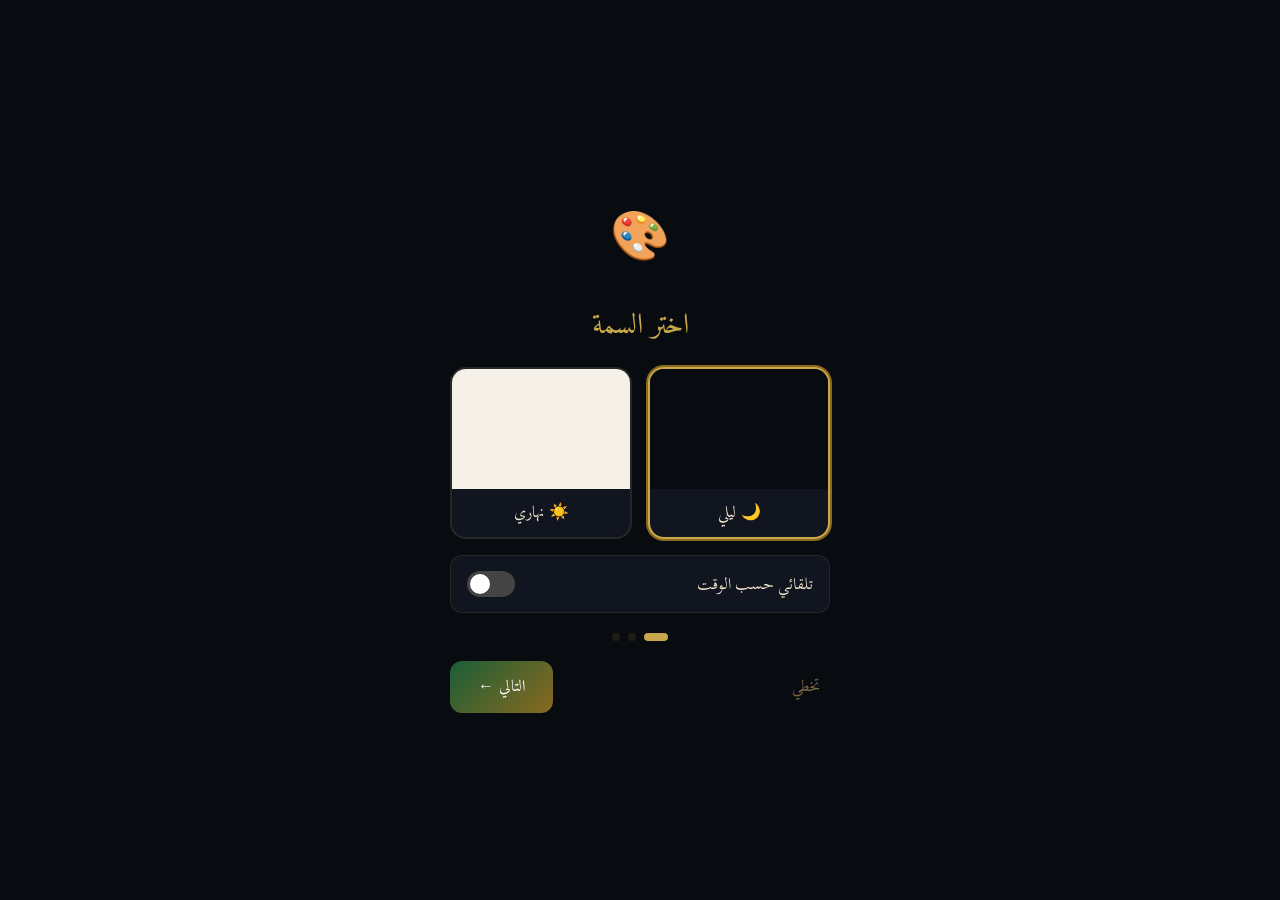
==== commit d3914074: "Add files via upload" ====
--- a/index-1.html
+++ b/index-1.html
@@ -172,7 +172,80 @@
 .find-btn:active { transform:scale(0.98); }
 .qibla-status { text-align:center; font-size:0.78rem; color:var(--text-muted); min-height:16px; }
 
-/* ===== DUA CATEGORY CARDS ===== */
+/* ===== ONBOARDING ===== */
+#onboarding {
+  position:fixed; inset:0; z-index:9999;
+  background:var(--dark);
+  display:flex; align-items:center; justify-content:center;
+}
+.ob-wrap {
+  width:100%; max-width:420px; padding:24px 20px;
+  display:flex; flex-direction:column; align-items:center; gap:20px;
+  height:100%; justify-content:center;
+}
+.ob-icon { font-size:3rem; }
+.ob-title { font-family:'Amiri',serif; font-size:1.8rem; color:var(--gold); text-align:center; }
+.ob-sub { color:var(--text-muted); font-size:0.95rem; text-align:center; }
+.ob-step { width:100%; display:flex; flex-direction:column; align-items:center; gap:16px; }
+
+/* Theme cards */
+.ob-themes { display:flex; gap:16px; width:100%; justify-content:center; }
+.ob-theme-card {
+  flex:1; border-radius:16px; overflow:hidden; cursor:pointer;
+  border:2px solid var(--border); transition:all 0.3s;
+  background:var(--dark2);
+}
+.ob-theme-card.selected { border-color:var(--gold); box-shadow:0 0 0 2px var(--gold-dark); }
+.ob-theme-preview {
+  height:120px; padding:10px; display:flex; flex-direction:column; gap:6px;
+}
+.dark-preview { background:#080c10; }
+.light-preview { background:#f5f0e8; }
+.prev-header { height:16px; border-radius:6px; background:rgba(201,168,76,0.3); }
+.dark-preview .prev-card { height:28px; border-radius:8px; background:rgba(255,255,255,0.07); }
+.light-preview .prev-card { height:28px; border-radius:8px; background:rgba(0,0,0,0.08); }
+.ob-theme-name { text-align:center; padding:10px; font-family:'Amiri',serif; font-size:1rem; color:var(--text); }
+
+/* Auto theme toggle */
+.ob-auto-row { display:flex; align-items:center; justify-content:space-between; width:100%; padding:12px 16px; background:var(--dark2); border-radius:12px; border:1px solid var(--border); }
+.ob-toggle { position:relative; width:48px; height:26px; }
+.ob-toggle input { opacity:0; width:0; height:0; }
+.ob-slider-sw { position:absolute; inset:0; background:#444; border-radius:26px; cursor:pointer; transition:0.3s; }
+.ob-slider-sw::before { content:''; position:absolute; width:20px; height:20px; left:3px; bottom:3px; background:#fff; border-radius:50%; transition:0.3s; }
+.ob-toggle input:checked + .ob-slider-sw { background:var(--gold); }
+.ob-toggle input:checked + .ob-slider-sw::before { transform:translateX(22px); }
+
+/* Font preview */
+.ob-preview-box { width:100%; background:var(--dark2); border-radius:14px; padding:16px; text-align:center; border:1px solid var(--border); }
+.ob-prev-arabic { font-family:'Scheherazade New',serif; font-size:2.0rem; color:var(--text); line-height:1.4; }
+.ob-prev-normal { font-size:1.0rem; color:var(--text-muted); margin-top:6px; }
+.ob-slider-row { width:100%; display:flex; flex-direction:column; gap:6px; }
+.ob-slider-row span { color:var(--text); font-size:0.9rem; }
+.ob-slider-row input[type=range] { width:100%; accent-color:var(--gold); }
+
+/* Lang cards */
+.ob-langs { display:flex; gap:12px; width:100%; justify-content:center; }
+.ob-lang-card {
+  flex:1; padding:16px 8px; border-radius:14px; cursor:pointer;
+  border:2px solid var(--border); background:var(--dark2);
+  text-align:center; transition:all 0.3s;
+}
+.ob-lang-card.selected { border-color:var(--gold); background:var(--dark3); }
+.ob-lang-flag { font-size:2rem; }
+.ob-lang-name { font-size:0.9rem; color:var(--text); margin-top:6px; }
+
+/* Dots */
+.ob-dots { display:flex; gap:8px; }
+.ob-dot { width:8px; height:8px; border-radius:50%; background:var(--border); transition:all 0.3s; }
+.ob-dot.active { background:var(--gold); width:24px; border-radius:4px; }
+
+/* Buttons */
+.ob-btns { display:flex; justify-content:space-between; width:100%; }
+.ob-skip { background:none; border:none; color:var(--text-muted); font-family:'Amiri',serif; font-size:1rem; cursor:pointer; padding:10px; }
+.ob-next { background:linear-gradient(135deg,var(--green),var(--gold-dark)); color:#fff; border:none; border-radius:12px; padding:12px 28px; font-family:'Amiri',serif; font-size:1rem; cursor:pointer; }
+.ob-start { width:100%; padding:14px; background:linear-gradient(135deg,var(--green),var(--gold-dark)); color:#fff; border:none; border-radius:14px; font-family:'Amiri',serif; font-size:1.1rem; cursor:pointer; }
+
+
 .dua-cat-grid { display:grid; grid-template-columns:1fr 1fr; gap:10px; margin-bottom:16px; }
 .dua-cat-card {
   border-radius:16px; overflow:hidden; height:120px;
@@ -352,42 +425,18 @@
       </div>
       <div id="dua-cat-cards">
         <div class="dua-cat-grid">
-          <div class="dua-cat-card cat-morning" onclick="openDuaCat('morning')">
-            <div class="dcat-content"><div class="dcat-name">أذكار الصباح</div></div>
-          </div>
-          <div class="dua-cat-card cat-evening" onclick="openDuaCat('evening')">
-            <div class="dcat-content"><div class="dcat-name">أذكار المساء</div></div>
-          </div>
-          <div class="dua-cat-card cat-night" onclick="openDuaCat('night')">
-            <div class="dcat-content"><div class="dcat-name">دعاء النوم</div></div>
-          </div>
-          <div class="dua-cat-card cat-food" onclick="openDuaCat('food')">
-            <div class="dcat-content"><div class="dcat-name">دعاء الطعام</div></div>
-          </div>
-          <div class="dua-cat-card cat-mosque" onclick="openDuaCat('mosque')">
-            <div class="dcat-content"><div class="dcat-name">دعاء المسجد</div></div>
-          </div>
-          <div class="dua-cat-card cat-travel" onclick="openDuaCat('travel')">
-            <div class="dcat-content"><div class="dcat-name">دعاء السفر</div></div>
-          </div>
-          <div class="dua-cat-card cat-wudu" onclick="openDuaCat('wudu')">
-            <div class="dcat-content"><div class="dcat-name">دعاء الوضوء</div></div>
-          </div>
-          <div class="dua-cat-card cat-sick" onclick="openDuaCat('sick')">
-            <div class="dcat-content"><div class="dcat-name">دعاء المريض</div></div>
-          </div>
-          <div class="dua-cat-card cat-marriage" onclick="openDuaCat('marriage')">
-            <div class="dcat-content"><div class="dcat-name">دعاء الزواج</div></div>
-          </div>
-          <div class="dua-cat-card cat-toilet" onclick="openDuaCat('toilet')">
-            <div class="dcat-content"><div class="dcat-name">دعاء الخلاء</div></div>
-          </div>
-          <div class="dua-cat-card cat-quran" onclick="openDuaCat('quran')">
-            <div class="dcat-content"><div class="dcat-name">أدعية قرآنية</div></div>
-          </div>
-          <div class="dua-cat-card cat-all" onclick="openDuaCat('all')">
-            <div class="dcat-content"><div class="dcat-name">كل الأدعية</div></div>
-          </div>
+          <div class="dua-cat-card cat-morning" onclick="openDuaCat('morning')"></div>
+          <div class="dua-cat-card cat-evening" onclick="openDuaCat('evening')"></div>
+          <div class="dua-cat-card cat-night" onclick="openDuaCat('night')"></div>
+          <div class="dua-cat-card cat-food" onclick="openDuaCat('food')"></div>
+          <div class="dua-cat-card cat-mosque" onclick="openDuaCat('mosque')"></div>
+          <div class="dua-cat-card cat-travel" onclick="openDuaCat('travel')"></div>
+          <div class="dua-cat-card cat-wudu" onclick="openDuaCat('wudu')"></div>
+          <div class="dua-cat-card cat-sick" onclick="openDuaCat('sick')"></div>
+          <div class="dua-cat-card cat-marriage" onclick="openDuaCat('marriage')"></div>
+          <div class="dua-cat-card cat-toilet" onclick="openDuaCat('toilet')"></div>
+          <div class="dua-cat-card cat-quran" onclick="openDuaCat('quran')"></div>
+          <div class="dua-cat-card cat-all" onclick="openDuaCat('all')"></div>
         </div>
       </div>
       <div id="dua-list-wrap" style="display:none">
@@ -466,7 +515,147 @@
 </div>
 <div class="toast" id="toast"></div>
 
+<!-- ONBOARDING -->
+<div id="onboarding" style="display:none">
+  <div class="ob-wrap">
+    <div class="ob-step" id="ob-step-1">
+      <div class="ob-icon">🎨</div>
+      <div class="ob-title">اختر السمة</div>
+      <div class="ob-themes">
+        <div class="ob-theme-card selected" id="th-dark" onclick="selectTheme('dark')">
+          <div class="ob-theme-preview dark-preview"></div>
+          <div class="ob-theme-name">🌙 ليلي</div>
+        </div>
+        <div class="ob-theme-card" id="th-light" onclick="selectTheme('light')">
+          <div class="ob-theme-preview light-preview"></div>
+          <div class="ob-theme-name">☀️ نهاري</div>
+        </div>
+      </div>
+      <div class="ob-auto-row">
+        <span>تلقائي حسب الوقت</span>
+        <label class="ob-toggle"><input type="checkbox" id="auto-theme-cb" onchange="toggleAutoTheme(this)"><span class="ob-slider-sw"></span></label>
+      </div>
+    </div>
+    <div class="ob-step" id="ob-step-2" style="display:none">
+      <div class="ob-icon">🔤</div>
+      <div class="ob-title">حجم النص</div>
+      <div class="ob-preview-box">
+        <div class="ob-prev-arabic" id="ob-prev-ar">لَا إِلَهَ إِلَّا اللَّهُ</div>
+        <div class="ob-prev-normal" id="ob-prev-nm">لا إله إلا الله</div>
+      </div>
+      <div class="ob-slider-row"><span>حجم الخط العربي</span><input type="range" min="1.4" max="2.8" step="0.1" value="2.0" id="arabic-size-sl" oninput="updateFontPreview()"><span id="arabic-size-val">2.0rem</span></div>
+      <div class="ob-slider-row"><span>حجم النص العادي</span><input type="range" min="0.8" max="1.4" step="0.05" value="1.0" id="normal-size-sl" oninput="updateFontPreview()"><span id="normal-size-val">1.0rem</span></div>
+    </div>
+    <div class="ob-step" id="ob-step-3" style="display:none">
+      <div class="ob-icon">🌍</div>
+      <div class="ob-title">اللغة</div>
+      <div class="ob-langs">
+        <div class="ob-lang-card selected" id="lang-ar" onclick="selectLang('ar')"><div class="ob-lang-flag">🇸🇦</div><div class="ob-lang-name">العربية</div></div>
+        <div class="ob-lang-card" id="lang-tr" onclick="selectLang('tr')"><div class="ob-lang-flag">🇹🇷</div><div class="ob-lang-name">Türkçe</div></div>
+        <div class="ob-lang-card" id="lang-en" onclick="selectLang('en')"><div class="ob-lang-flag">🇬🇧</div><div class="ob-lang-name">English</div></div>
+      </div>
+    </div>
+    <div class="ob-dots"><span class="ob-dot active" id="dot-1"></span><span class="ob-dot" id="dot-2"></span><span class="ob-dot" id="dot-3"></span></div>
+    <div class="ob-btns">
+      <button class="ob-skip" onclick="skipOnboarding()">تخطي</button>
+      <button class="ob-next" id="ob-next-btn" onclick="obNext()">التالي ←</button>
+    </div>
+    <button class="ob-start" id="ob-start-btn" style="display:none" onclick="finishOnboarding()">ابدأ التطبيق ✨</button>
+  </div>
+</div>
+
 <script>
+// ===== ONBOARDING =====
+let obStep = 1;
+let obTheme = 'dark';
+let obLang = 'ar';
+let obAutoTheme = false;
+
+function initOnboarding() {
+  const done = localStorage.getItem('ob-done');
+  if (!done) {
+    document.getElementById('onboarding').style.display = 'flex';
+  } else {
+    applySettings();
+  }
+}
+
+function selectTheme(t) {
+  obTheme = t;
+  document.querySelectorAll('.ob-theme-card').forEach(c => c.classList.remove('selected'));
+  document.getElementById('th-' + t).classList.add('selected');
+}
+
+function toggleAutoTheme(cb) {
+  obAutoTheme = cb.checked;
+  document.getElementById('th-dark').style.opacity = obAutoTheme ? '0.4' : '1';
+  document.getElementById('th-light').style.opacity = obAutoTheme ? '0.4' : '1';
+}
+
+function updateFontPreview() {
+  const ar = document.getElementById('arabic-size-sl').value;
+  const nm = document.getElementById('normal-size-sl').value;
+  document.getElementById('ob-prev-ar').style.fontSize = ar + 'rem';
+  document.getElementById('ob-prev-nm').style.fontSize = nm + 'rem';
+  document.getElementById('arabic-size-val').textContent = ar + 'rem';
+  document.getElementById('normal-size-val').textContent = nm + 'rem';
+}
+
+function selectLang(l) {
+  obLang = l;
+  document.querySelectorAll('.ob-lang-card').forEach(c => c.classList.remove('selected'));
+  document.getElementById('lang-' + l).classList.add('selected');
+}
+
+function obNext() {
+  if (obStep < 3) {
+    document.getElementById('ob-step-' + obStep).style.display = 'none';
+    obStep++;
+    document.getElementById('ob-step-' + obStep).style.display = 'flex';
+    document.querySelectorAll('.ob-dot').forEach((d,i) => d.classList.toggle('active', i === obStep-1));
+    if (obStep === 3) {
+      document.getElementById('ob-next-btn').style.display = 'none';
+      document.getElementById('ob-start-btn').style.display = 'block';
+    }
+  }
+}
+
+function skipOnboarding() { finishOnboarding(); }
+
+function finishOnboarding() {
+  const arSize = document.getElementById('arabic-size-sl').value;
+  const nmSize = document.getElementById('normal-size-sl').value;
+  localStorage.setItem('ob-done', '1');
+  localStorage.setItem('ob-theme', obTheme);
+  localStorage.setItem('ob-auto-theme', obAutoTheme);
+  localStorage.setItem('ob-lang', obLang);
+  localStorage.setItem('ob-ar-size', arSize);
+  localStorage.setItem('ob-nm-size', nmSize);
+  document.getElementById('onboarding').style.display = 'none';
+  applySettings();
+}
+
+function applySettings() {
+  const theme = localStorage.getItem('ob-theme') || 'dark';
+  const auto = localStorage.getItem('ob-auto-theme') === 'true';
+  const arSize = localStorage.getItem('ob-ar-size') || '2.0';
+  const nmSize = localStorage.getItem('ob-nm-size') || '1.0';
+
+  if (auto) {
+    const h = new Date().getHours();
+    const isDay = h >= 6 && h < 19;
+    document.body.classList.toggle('light-mode', isDay);
+    isLight = isDay;
+  } else {
+    const light = theme === 'light';
+    document.body.classList.toggle('light-mode', light);
+    isLight = light;
+  }
+  document.getElementById('mode-btn').textContent = isLight ? '☀️' : '🌙';
+  document.documentElement.style.setProperty('--arabic-font-size', arSize + 'rem');
+  document.documentElement.style.setProperty('--normal-font-size', nmSize + 'rem');
+}
+
 // ===== DARK/LIGHT MODE =====
 let isLight = false;
 function toggleMode() {
@@ -823,6 +1012,7 @@
   `).join('');
 }
 renderNames();
+initOnboarding();
 
 // ===== NOTIFICATIONS =====
 async function requestNotifPermission() {
